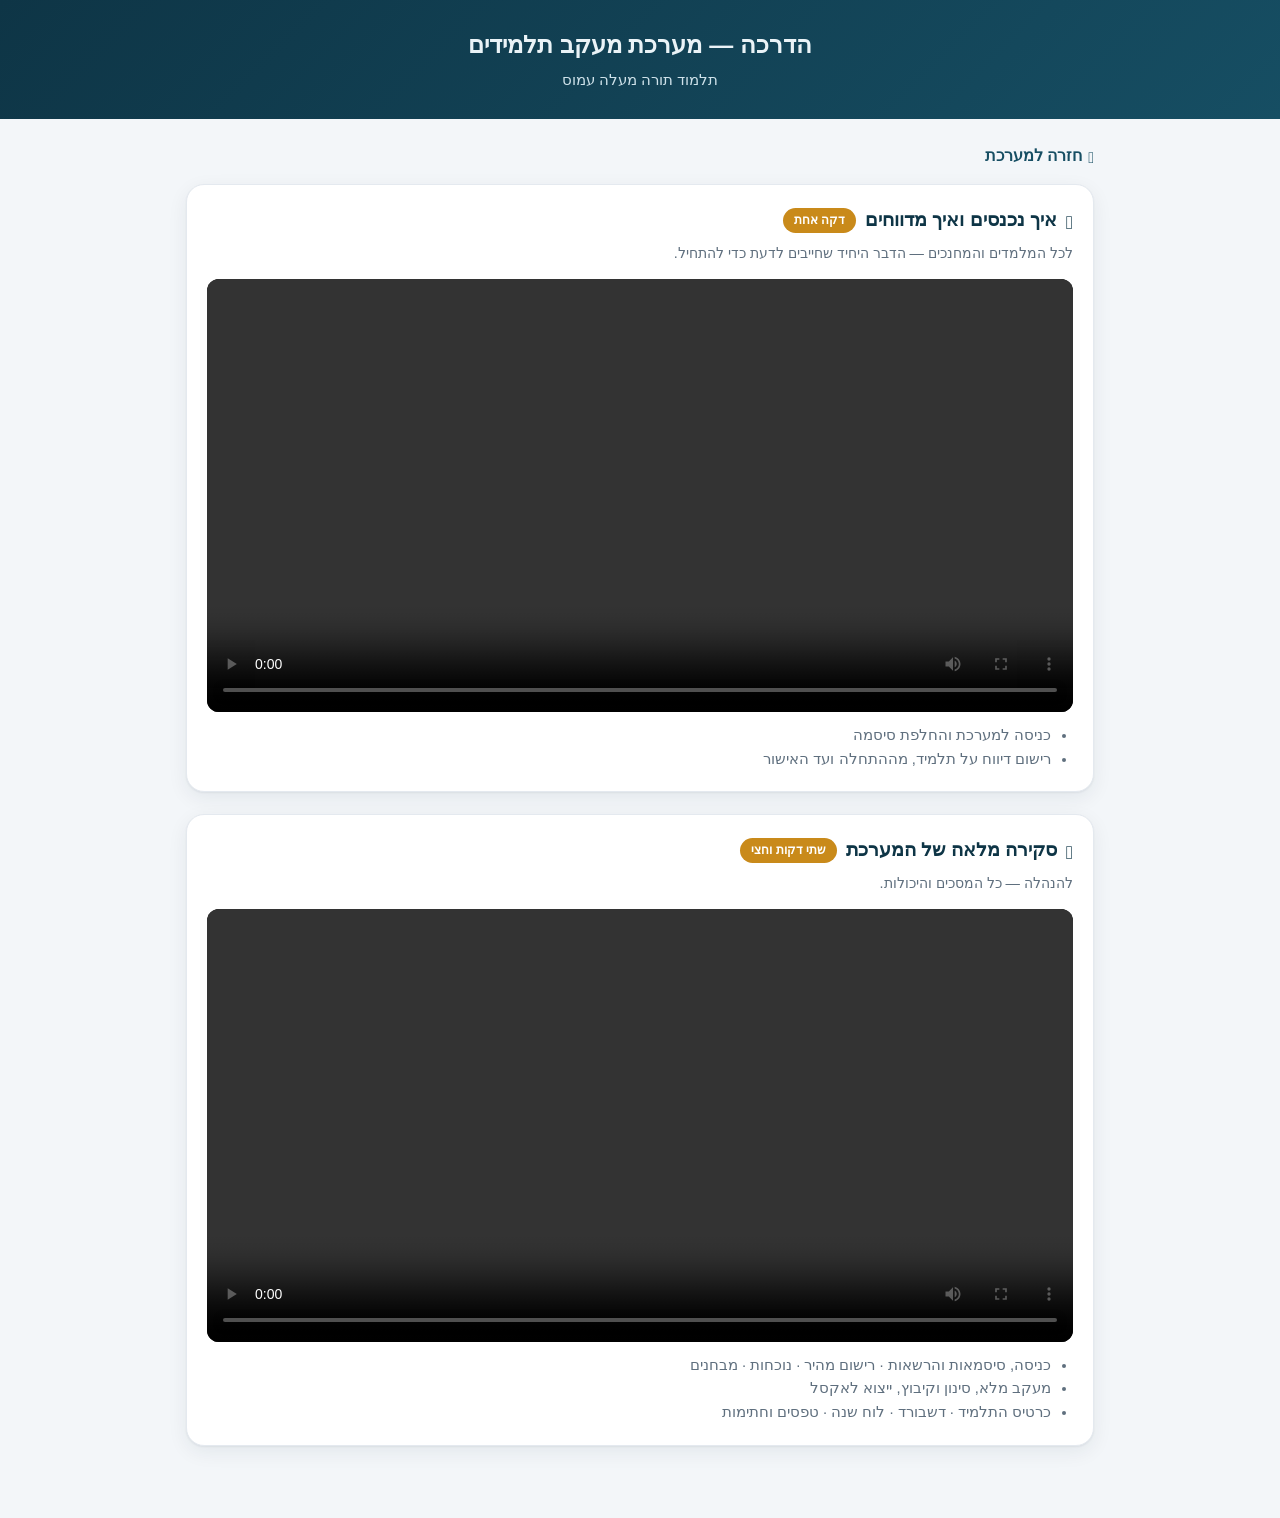
==== hadracha/index.html @ 60c609ca "feat: עמוד הדרכה עם שני סרטונים — קצר לצוות ומלא להנהלה שני הסרטונים הוקלטו כמסע רציף אחד ולא כעשרה " ====
<!doctype html>
<html lang="he" dir="rtl">
<head>
<meta charset="utf-8">
<meta name="viewport" content="width=device-width, initial-scale=1">
<title>הדרכה — מערכת מעקב תלמידים</title>
<link href="../vendor/heebo.css" rel="stylesheet">
<link rel="stylesheet" href="../vendor/bootstrap-icons.css">
<style>
  :root{--primary:#164e63;--primary-dark:#0e3546;--accent:#c98a1a;--line:#e4e9ef;--muted:#5f6f7e}
  *{box-sizing:border-box;margin:0;padding:0}
  body{font-family:'Heebo',sans-serif;background:#f3f6f9;color:#1c2733;line-height:1.6}
  header{background:linear-gradient(135deg,var(--primary-dark),var(--primary));color:#eaf3f7;padding:26px 20px;text-align:center}
  header h1{font-size:1.5rem;font-weight:800}
  header p{color:#cfe2ea;font-size:.95rem;margin-top:4px}
  main{max-width:940px;margin:0 auto;padding:24px 16px 50px}
  .vid{background:#fff;border:1px solid var(--line);border-radius:18px;padding:20px;
       margin-bottom:22px;box-shadow:0 1px 2px rgba(16,40,56,.06),0 6px 20px rgba(16,40,56,.07)}
  .vid h2{font-size:1.2rem;color:var(--primary-dark);display:flex;align-items:center;gap:9px;flex-wrap:wrap}
  .badge{background:var(--accent);color:#fff;font-size:.75rem;font-weight:700;padding:3px 11px;border-radius:999px}
  .who{color:var(--muted);font-size:.9rem;margin:6px 0 14px}
  video{width:100%;border-radius:12px;background:#000;display:block}
  ul{margin:12px 22px 0;color:var(--muted);font-size:.92rem}
  a.back{display:inline-flex;align-items:center;gap:6px;color:var(--primary);font-weight:700;
         text-decoration:none;margin-bottom:16px}
</style>
</head>
<body>
<header>
  <h1>הדרכה — מערכת מעקב תלמידים</h1>
  <p>תלמוד תורה מעלה עמוס</p>
</header>
<main>
  <a class="back" href="../"><i class="bi bi-arrow-right"></i> חזרה למערכת</a>

  <section class="vid">
    <h2><i class="bi bi-play-circle"></i> איך נכנסים ואיך מדווחים <span class="badge">דקה אחת</span></h2>
    <p class="who">לכל המלמדים והמחנכים — הדבר היחיד שחייבים לדעת כדי להתחיל.</p>
    <video controls preload="metadata" playsinline src="hadracha-katzar.mp4"></video>
    <ul>
      <li>כניסה למערכת והחלפת סיסמה</li>
      <li>רישום דיווח על תלמיד, מההתחלה ועד האישור</li>
    </ul>
  </section>

  <section class="vid">
    <h2><i class="bi bi-collection-play"></i> סקירה מלאה של המערכת <span class="badge">שתי דקות וחצי</span></h2>
    <p class="who">להנהלה — כל המסכים והיכולות.</p>
    <video controls preload="metadata" playsinline src="hadracha-maleh.mp4"></video>
    <ul>
      <li>כניסה, סיסמאות והרשאות · רישום מהיר · נוכחות · מבחנים</li>
      <li>מעקב מלא, סינון וקיבוץ, ייצוא לאקסל</li>
      <li>כרטיס התלמיד · דשבורד · לוח שנה · טפסים וחתימות</li>
    </ul>
  </section>
</main>
</body>
</html>
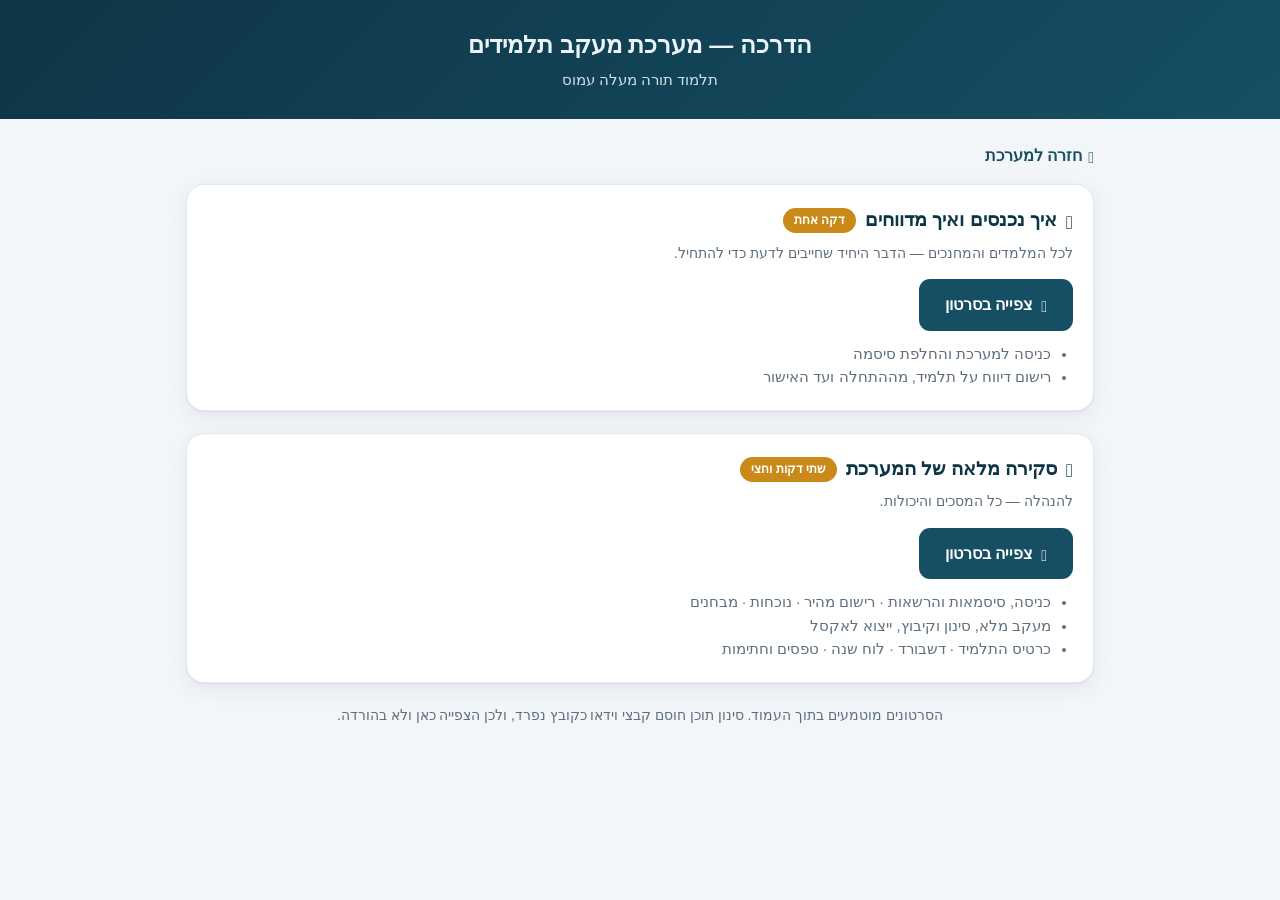
==== commit 49d9b4bd: "fix: סינון התוכן חוסם קבצי וידאו — הסרטונים מוטמעים בעמוד בדיקה מול האתר החי: בקשה ל-.mp4 מוחזרת 418" ====
--- a/hadracha/index.html
+++ b/hadracha/index.html
@@ -36,7 +36,7 @@
   <section class="vid">
     <h2><i class="bi bi-play-circle"></i> איך נכנסים ואיך מדווחים <span class="badge">דקה אחת</span></h2>
     <p class="who">לכל המלמדים והמחנכים — הדבר היחיד שחייבים לדעת כדי להתחיל.</p>
-    <video controls preload="metadata" playsinline src="hadracha-katzar.mp4"></video>
+    <p><a class="btn" href="katzar.html" style="display:inline-flex;align-items:center;gap:8px;background:#164e63;color:#fff;padding:13px 26px;border-radius:11px;text-decoration:none;font-weight:700"><i class="bi bi-play-fill"></i> צפייה בסרטון</a></p>
     <ul>
       <li>כניסה למערכת והחלפת סיסמה</li>
       <li>רישום דיווח על תלמיד, מההתחלה ועד האישור</li>
@@ -46,13 +46,15 @@
   <section class="vid">
     <h2><i class="bi bi-collection-play"></i> סקירה מלאה של המערכת <span class="badge">שתי דקות וחצי</span></h2>
     <p class="who">להנהלה — כל המסכים והיכולות.</p>
-    <video controls preload="metadata" playsinline src="hadracha-maleh.mp4"></video>
+    <p><a class="btn" href="maleh.html" style="display:inline-flex;align-items:center;gap:8px;background:#164e63;color:#fff;padding:13px 26px;border-radius:11px;text-decoration:none;font-weight:700"><i class="bi bi-play-fill"></i> צפייה בסרטון</a></p>
     <ul>
       <li>כניסה, סיסמאות והרשאות · רישום מהיר · נוכחות · מבחנים</li>
       <li>מעקב מלא, סינון וקיבוץ, ייצוא לאקסל</li>
       <li>כרטיס התלמיד · דשבורד · לוח שנה · טפסים וחתימות</li>
     </ul>
   </section>
+  <p style="color:#5f6f7e;font-size:.86rem;text-align:center;margin-top:8px">
+    הסרטונים מוטמעים בתוך העמוד. סינון תוכן חוסם קבצי וידאו כקובץ נפרד, ולכן הצפייה כאן ולא בהורדה.</p>
 </main>
 </body>
 </html>
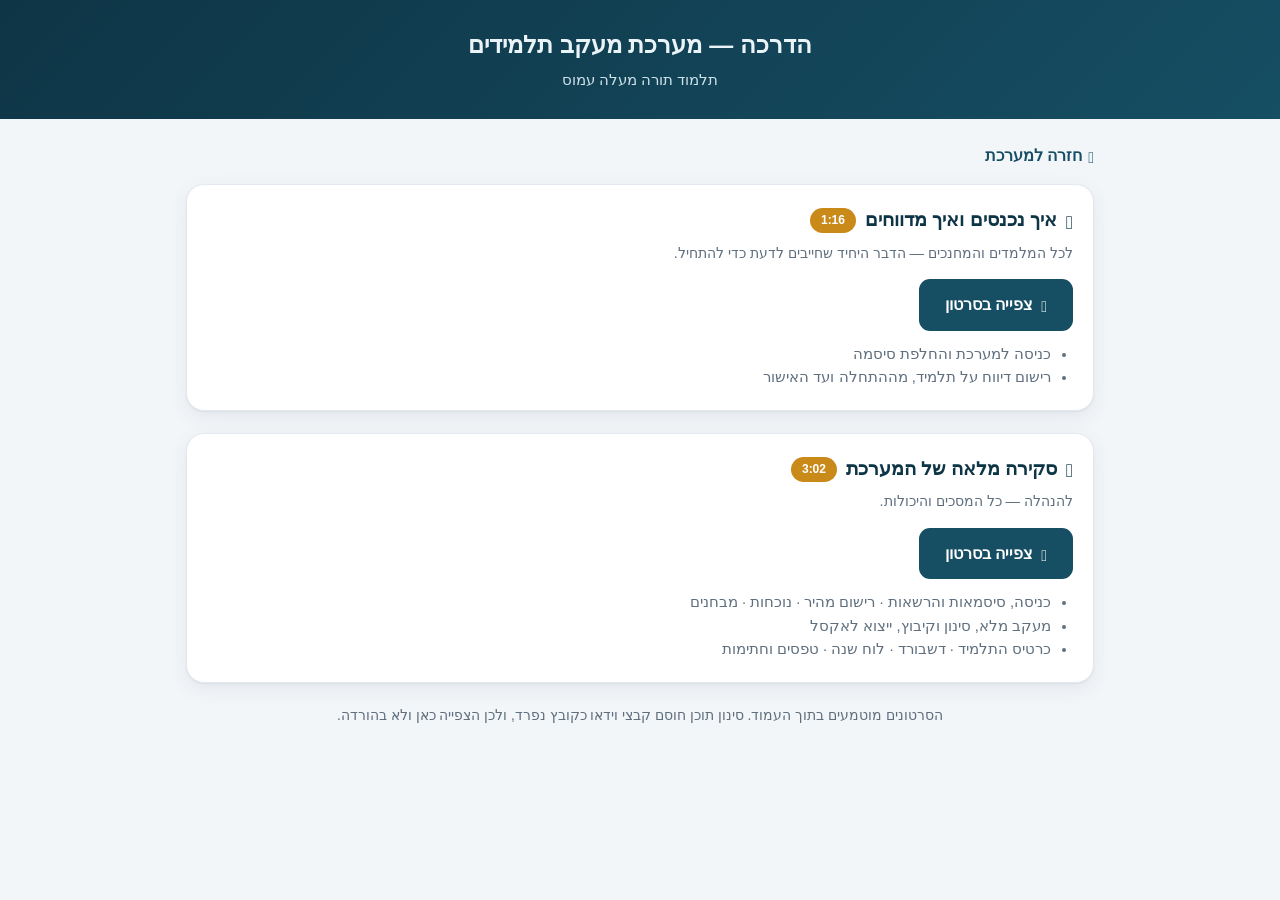
==== commit 3fd200e4: "fix: הקריינות הואטה והוספו הדגשות — לפי ביקורת Gemini הביקורת נתנה לגרסה הקודמת 6/10 ו'לא מוכן להפצה" ====
--- a/hadracha/index.html
+++ b/hadracha/index.html
@@ -34,7 +34,7 @@
   <a class="back" href="../"><i class="bi bi-arrow-right"></i> חזרה למערכת</a>
 
   <section class="vid">
-    <h2><i class="bi bi-play-circle"></i> איך נכנסים ואיך מדווחים <span class="badge">דקה אחת</span></h2>
+    <h2><i class="bi bi-play-circle"></i> איך נכנסים ואיך מדווחים <span class="badge">1:16</span></h2>
     <p class="who">לכל המלמדים והמחנכים — הדבר היחיד שחייבים לדעת כדי להתחיל.</p>
     <p><a class="btn" href="katzar.html" style="display:inline-flex;align-items:center;gap:8px;background:#164e63;color:#fff;padding:13px 26px;border-radius:11px;text-decoration:none;font-weight:700"><i class="bi bi-play-fill"></i> צפייה בסרטון</a></p>
     <ul>
@@ -44,7 +44,7 @@
   </section>
 
   <section class="vid">
-    <h2><i class="bi bi-collection-play"></i> סקירה מלאה של המערכת <span class="badge">שתי דקות וחצי</span></h2>
+    <h2><i class="bi bi-collection-play"></i> סקירה מלאה של המערכת <span class="badge">3:02</span></h2>
     <p class="who">להנהלה — כל המסכים והיכולות.</p>
     <p><a class="btn" href="maleh.html" style="display:inline-flex;align-items:center;gap:8px;background:#164e63;color:#fff;padding:13px 26px;border-radius:11px;text-decoration:none;font-weight:700"><i class="bi bi-play-fill"></i> צפייה בסרטון</a></p>
     <ul>
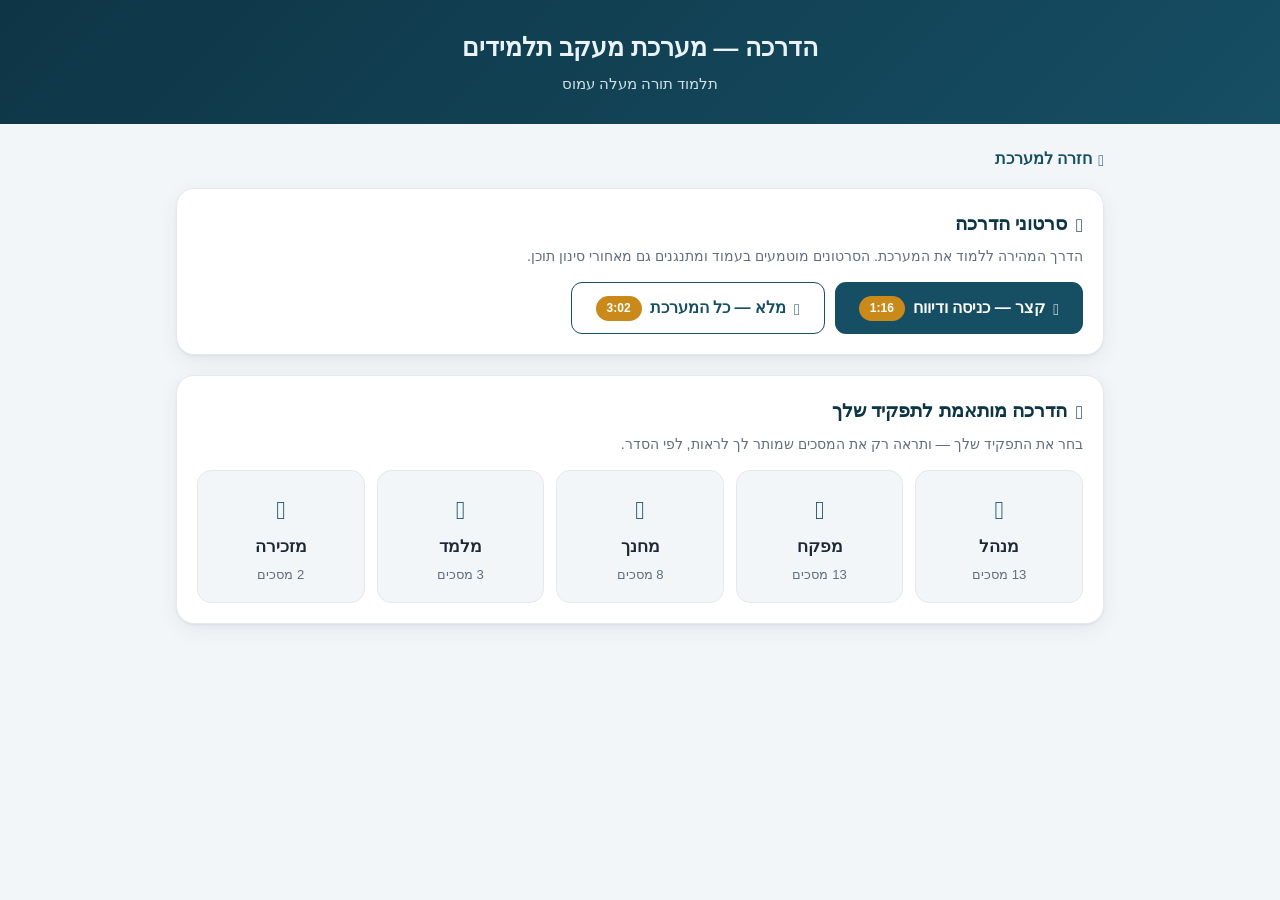
==== commit 855ffb76: "feat: מדריך מסונכרן + עזרה בכל מסך + הדרכה מותאמת לתפקיד js/guide-data.js — מקור אמת יחיד לכל ההדרכה" ====
--- a/hadracha/index.html
+++ b/hadracha/index.html
@@ -7,22 +7,35 @@
 <link href="../vendor/heebo.css" rel="stylesheet">
 <link rel="stylesheet" href="../vendor/bootstrap-icons.css">
 <style>
-  :root{--primary:#164e63;--primary-dark:#0e3546;--accent:#c98a1a;--line:#e4e9ef;--muted:#5f6f7e}
+  :root{--primary:#164e63;--primary-dark:#0e3546;--primary-light:#2b7c98;--accent:#c98a1a;--accent-soft:#f6e9cf;--line:#e4e9ef;--muted:#5f6f7e;--card:#fff;--bg:#f3f6f9}
   *{box-sizing:border-box;margin:0;padding:0}
-  body{font-family:'Heebo',sans-serif;background:#f3f6f9;color:#1c2733;line-height:1.6}
-  header{background:linear-gradient(135deg,var(--primary-dark),var(--primary));color:#eaf3f7;padding:26px 20px;text-align:center}
-  header h1{font-size:1.5rem;font-weight:800}
+  body{font-family:'Heebo',sans-serif;background:var(--bg);color:#1c2733;line-height:1.6}
+  header{background:linear-gradient(135deg,var(--primary-dark),var(--primary));color:#eaf3f7;padding:28px 20px;text-align:center}
+  header h1{font-size:1.55rem;font-weight:800}
   header p{color:#cfe2ea;font-size:.95rem;margin-top:4px}
-  main{max-width:940px;margin:0 auto;padding:24px 16px 50px}
-  .vid{background:#fff;border:1px solid var(--line);border-radius:18px;padding:20px;
-       margin-bottom:22px;box-shadow:0 1px 2px rgba(16,40,56,.06),0 6px 20px rgba(16,40,56,.07)}
-  .vid h2{font-size:1.2rem;color:var(--primary-dark);display:flex;align-items:center;gap:9px;flex-wrap:wrap}
+  main{max-width:960px;margin:0 auto;padding:22px 16px 60px}
+  a.back{display:inline-flex;align-items:center;gap:6px;color:var(--primary);font-weight:700;text-decoration:none;margin-bottom:16px}
+  .card{background:var(--card);border:1px solid var(--line);border-radius:18px;padding:20px;margin-bottom:20px;box-shadow:0 1px 2px rgba(16,40,56,.06),0 6px 20px rgba(16,40,56,.07)}
+  .card h2{font-size:1.2rem;color:var(--primary-dark);display:flex;align-items:center;gap:9px;flex-wrap:wrap}
   .badge{background:var(--accent);color:#fff;font-size:.75rem;font-weight:700;padding:3px 11px;border-radius:999px}
   .who{color:var(--muted);font-size:.9rem;margin:6px 0 14px}
-  video{width:100%;border-radius:12px;background:#000;display:block}
-  ul{margin:12px 22px 0;color:var(--muted);font-size:.92rem}
-  a.back{display:inline-flex;align-items:center;gap:6px;color:var(--primary);font-weight:700;
-         text-decoration:none;margin-bottom:16px}
+  .btn{display:inline-flex;align-items:center;gap:8px;background:var(--primary);color:#fff;padding:12px 24px;border-radius:11px;text-decoration:none;font-weight:700;border:none;cursor:pointer;font-family:inherit;font-size:1rem}
+  .btn:hover{background:var(--primary-dark)}
+  .btn-ghost{background:transparent;color:var(--primary);border:1.5px solid var(--primary)}
+  .roles{display:grid;grid-template-columns:repeat(auto-fill,minmax(150px,1fr));gap:12px;margin-top:6px}
+  .role{display:block;background:var(--bg);border:1px solid var(--line);border-radius:14px;padding:16px;text-align:center;text-decoration:none;color:inherit;transition:transform .12s,border-color .12s}
+  .role:hover{transform:translateY(-3px);border-color:var(--primary-light)}
+  .role .ic{font-size:1.6rem;color:var(--primary)}
+  .role b{display:block;margin-top:6px;font-size:1.05rem}
+  .role small{color:var(--muted);font-size:.82rem}
+  .screen{border-block-start:1px solid var(--line);padding:16px 0}
+  .screen:first-of-type{border:none}
+  .screen h3{font-size:1.08rem;color:var(--primary-dark);display:flex;align-items:center;gap:8px}
+  .screen .intro{color:var(--muted);font-size:.92rem;margin:4px 0 10px}
+  .screen ol{margin:0 0 10px;padding-inline-start:22px;line-height:1.9}
+  .screen .tips{background:var(--accent-soft);border-radius:10px;padding:10px 14px;font-size:.92rem}
+  .screen .tips ul{margin:4px 0 0;padding-inline-start:20px}
+  .role-note{background:var(--accent-soft);border-radius:10px;padding:12px 16px;margin-bottom:16px;font-size:.95rem}
 </style>
 </head>
 <body>
@@ -33,28 +46,67 @@
 <main>
   <a class="back" href="../"><i class="bi bi-arrow-right"></i> חזרה למערכת</a>
 
-  <section class="vid">
-    <h2><i class="bi bi-play-circle"></i> איך נכנסים ואיך מדווחים <span class="badge">1:16</span></h2>
-    <p class="who">לכל המלמדים והמחנכים — הדבר היחיד שחייבים לדעת כדי להתחיל.</p>
-    <p><a class="btn" href="katzar.html" style="display:inline-flex;align-items:center;gap:8px;background:#164e63;color:#fff;padding:13px 26px;border-radius:11px;text-decoration:none;font-weight:700"><i class="bi bi-play-fill"></i> צפייה בסרטון</a></p>
-    <ul>
-      <li>כניסה למערכת והחלפת סיסמה</li>
-      <li>רישום דיווח על תלמיד, מההתחלה ועד האישור</li>
-    </ul>
+  <section class="card">
+    <h2><i class="bi bi-play-circle"></i> סרטוני הדרכה</h2>
+    <p class="who">הדרך המהירה ללמוד את המערכת. הסרטונים מוטמעים בעמוד ומתנגנים גם מאחורי סינון תוכן.</p>
+    <div style="display:flex;gap:10px;flex-wrap:wrap">
+      <a class="btn" href="katzar.html"><i class="bi bi-play-fill"></i> קצר — כניסה ודיווח <span class="badge">1:16</span></a>
+      <a class="btn btn-ghost" href="maleh.html"><i class="bi bi-collection-play"></i> מלא — כל המערכת <span class="badge">3:02</span></a>
+    </div>
   </section>
 
-  <section class="vid">
-    <h2><i class="bi bi-collection-play"></i> סקירה מלאה של המערכת <span class="badge">3:02</span></h2>
-    <p class="who">להנהלה — כל המסכים והיכולות.</p>
-    <p><a class="btn" href="maleh.html" style="display:inline-flex;align-items:center;gap:8px;background:#164e63;color:#fff;padding:13px 26px;border-radius:11px;text-decoration:none;font-weight:700"><i class="bi bi-play-fill"></i> צפייה בסרטון</a></p>
-    <ul>
-      <li>כניסה, סיסמאות והרשאות · רישום מהיר · נוכחות · מבחנים</li>
-      <li>מעקב מלא, סינון וקיבוץ, ייצוא לאקסל</li>
-      <li>כרטיס התלמיד · דשבורד · לוח שנה · טפסים וחתימות</li>
-    </ul>
+  <section class="card">
+    <h2><i class="bi bi-person-badge"></i> הדרכה מותאמת לתפקיד שלך</h2>
+    <p class="who">בחר את התפקיד שלך — ותראה רק את המסכים שמותר לך לראות, לפי הסדר.</p>
+    <div class="roles" id="roleGrid"></div>
   </section>
-  <p style="color:#5f6f7e;font-size:.86rem;text-align:center;margin-top:8px">
-    הסרטונים מוטמעים בתוך העמוד. סינון תוכן חוסם קבצי וידאו כקובץ נפרד, ולכן הצפייה כאן ולא בהורדה.</p>
+
+  <div id="guideArea"></div>
 </main>
+
+<script src="../js/guide-data.js"></script>
+<script>
+(function () {
+  var G = window.CV3_GUIDE, esc = function (s) { return String(s == null ? '' : s).replace(/[&<>"]/g, function (c) { return ({ '&': '&amp;', '<': '&lt;', '>': '&gt;', '"': '&quot;' })[c]; }); };
+  var ROLE_ICON = { 'מנהל': 'bi-person-gear', 'מפקח': 'bi-eye', 'מחנך': 'bi-person-workspace', 'מלמד': 'bi-pencil-square', 'מזכירה': 'bi-cash-coin' };
+
+  function block(entry) {
+    var h = '<div class="screen"><h3><i class="bi ' + esc(entry.icon) + '"></i> ' + esc(entry.title) + '</h3>';
+    if (entry.intro) h += '<div class="intro">' + esc(entry.intro) + '</div>';
+    if (entry.steps) h += '<ol>' + entry.steps.map(function (x) { return '<li>' + esc(x) + '</li>'; }).join('') + '</ol>';
+    if (entry.tips && entry.tips.length) h += '<div class="tips"><b><i class="bi bi-lightbulb"></i> חשוב לזכור:</b><ul>' + entry.tips.map(function (x) { return '<li>' + esc(x) + '</li>'; }).join('') + '</ul></div>';
+    return h + '</div>';
+  }
+
+  function showRole(key) {
+    var role = G.roles[key]; if (!role) return;
+    var ids = role.screens === 'all' ? Object.keys(G.screens) : role.screens;
+    var html = '<section class="card"><h2><i class="bi ' + (ROLE_ICON[key] || 'bi-person') + '"></i> הדרכה — ' + esc(role.label) + '</h2>';
+    if (role.note) html += '<div class="role-note"><i class="bi bi-info-circle"></i> ' + esc(role.note) + '</div>';
+    html += block(G.common);
+    html += ids.map(function (id) { return G.screens[id] ? block(G.screens[id]) : ''; }).join('');
+    html += '</section>';
+    var area = document.getElementById('guideArea');
+    area.innerHTML = html;
+    location.hash = encodeURIComponent(key);
+    area.scrollIntoView({ behavior: 'smooth', block: 'start' });
+  }
+
+  var grid = document.getElementById('roleGrid');
+  Object.keys(G.roles).forEach(function (key) {
+    var r = G.roles[key];
+    var n = r.screens === 'all' ? Object.keys(G.screens).length : r.screens.length;
+    var a = document.createElement('a');
+    a.className = 'role'; a.href = '#' + encodeURIComponent(key);
+    a.innerHTML = '<span class="ic"><i class="bi ' + (ROLE_ICON[key] || 'bi-person') + '"></i></span><b>' + esc(r.label) + '</b><small>' + n + ' מסכים</small>';
+    a.addEventListener('click', function (e) { e.preventDefault(); showRole(key); });
+    grid.appendChild(a);
+  });
+
+  // קישור ישיר: /hadracha/#מלמד פותח ישר את ההדרכה של המלמד
+  var h = decodeURIComponent((location.hash || '').replace('#', ''));
+  if (h && G.roles[h]) showRole(h);
+})();
+</script>
 </body>
 </html>
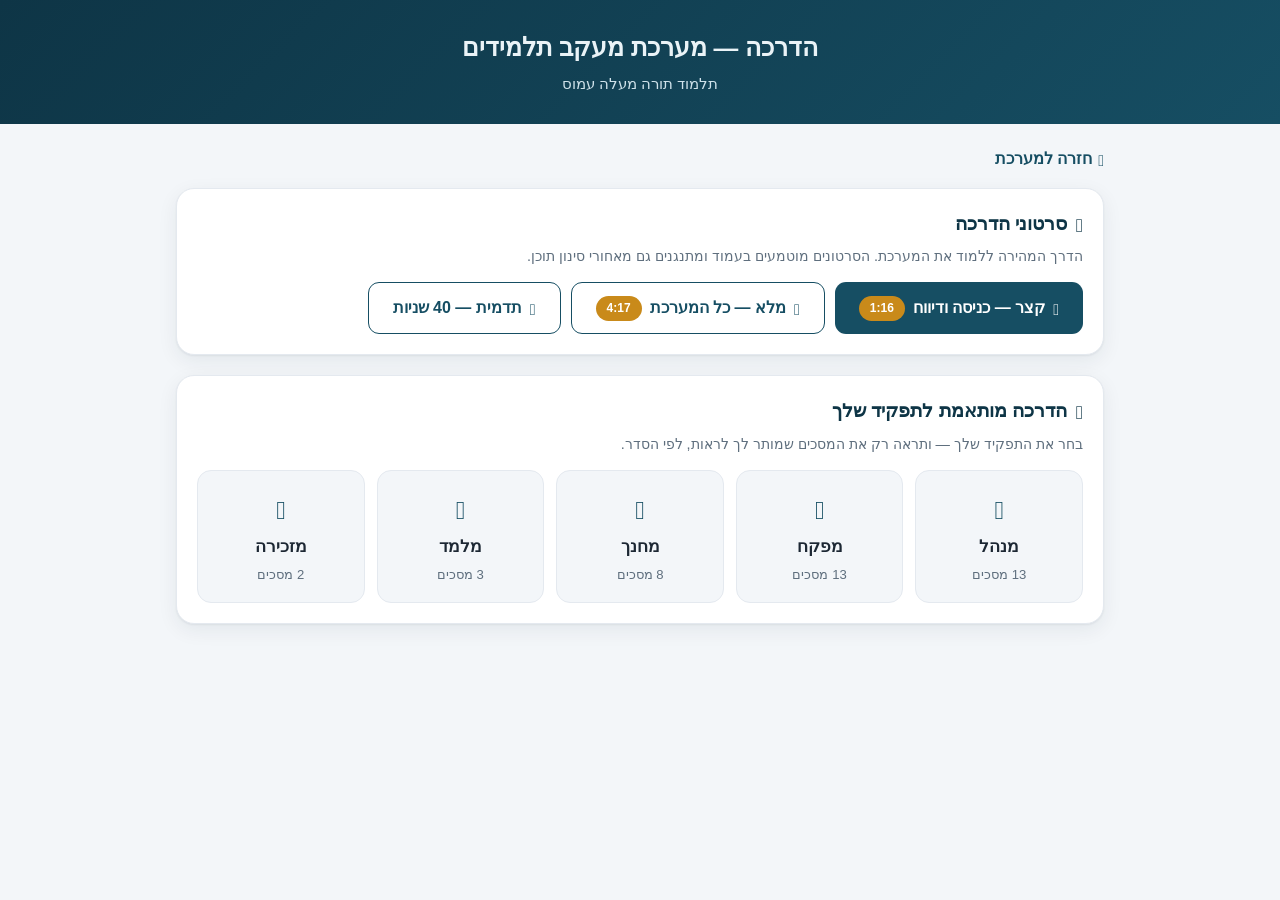
==== commit 92448fc9: "feat: סרטון הדרכה מקיף (4:17) + סרטון תדמית (40ש) עם קריינות Gemini שני סרטונים חדשים עם קריינות קול" ====
--- a/hadracha/index.html
+++ b/hadracha/index.html
@@ -51,7 +51,8 @@
     <p class="who">הדרך המהירה ללמוד את המערכת. הסרטונים מוטמעים בעמוד ומתנגנים גם מאחורי סינון תוכן.</p>
     <div style="display:flex;gap:10px;flex-wrap:wrap">
       <a class="btn" href="katzar.html"><i class="bi bi-play-fill"></i> קצר — כניסה ודיווח <span class="badge">1:16</span></a>
-      <a class="btn btn-ghost" href="maleh.html"><i class="bi bi-collection-play"></i> מלא — כל המערכת <span class="badge">3:02</span></a>
+      <a class="btn btn-ghost" href="maleh.html"><i class="bi bi-collection-play"></i> מלא — כל המערכת <span class="badge">4:17</span></a>
+      <a class="btn btn-ghost" href="shivuki.html"><i class="bi bi-stars"></i> תדמית — 40 שניות</a>
     </div>
   </section>
 
